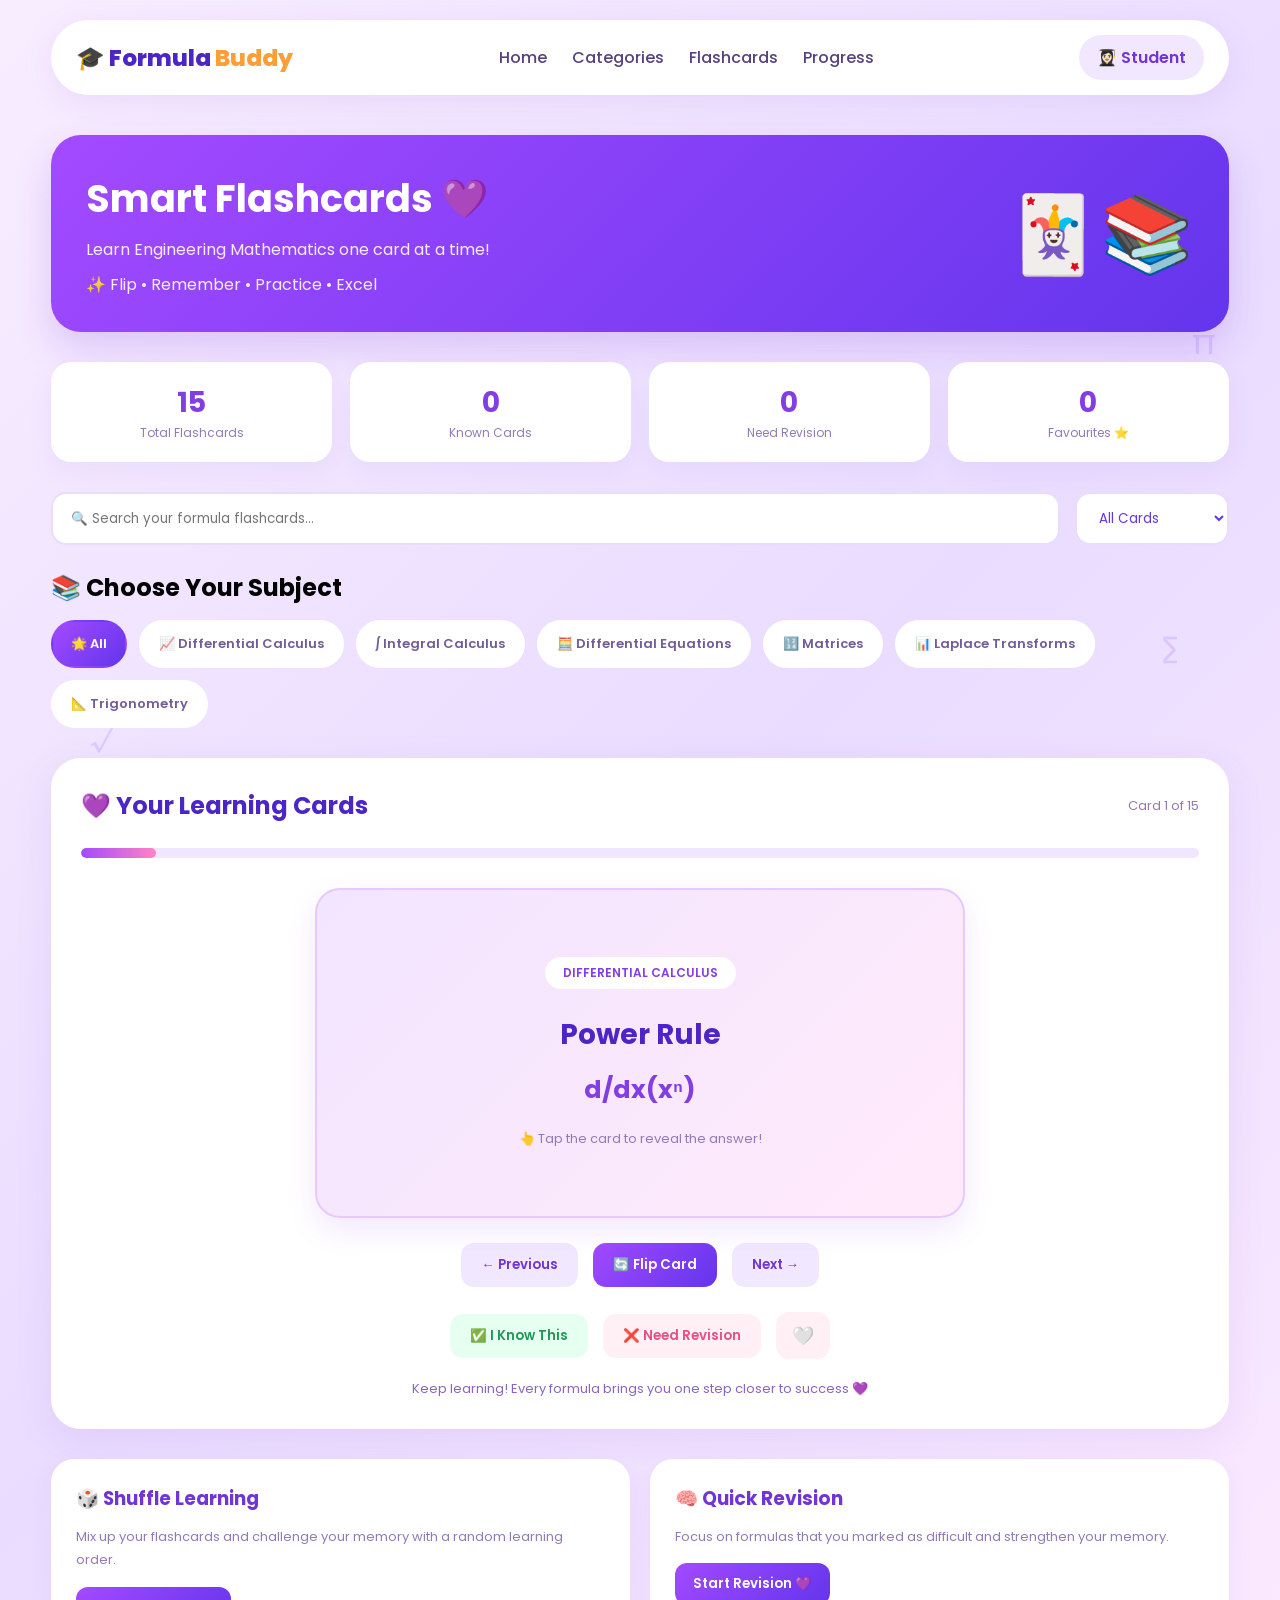
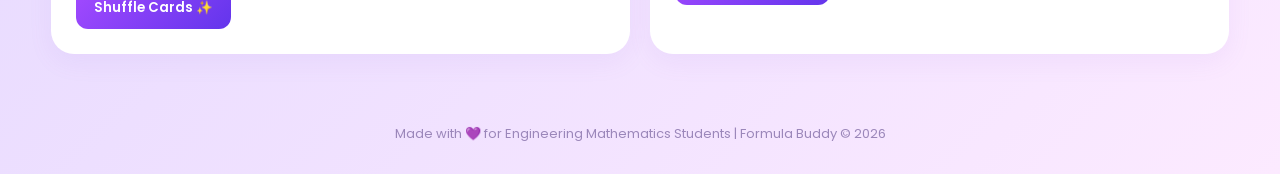
==== flashcards.html @ 542b9ed0 "Rename flashcards to flashcards.html" ====
<!DOCTYPE html>
<html lang="en">
<head>
<meta charset="UTF-8">
<meta name="viewport" content="width=device-width, initial-scale=1.0">
<title>Formula Buddy 💜 | Flashcards</title>

<link href="https://fonts.googleapis.com/css2?family=Poppins:wght@400;500;600;700;800&display=swap" rel="stylesheet">

<style>
*{
    margin:0;
    padding:0;
    box-sizing:border-box;
    font-family:'Poppins',sans-serif;
}

body{
    min-height:100vh;
    background:linear-gradient(135deg,#f8edff,#e9dcff,#fceaff);
    overflow-x:hidden;
}

/* Floating symbols */

.math{
    position:fixed;
    font-size:35px;
    color:#a87bff;
    opacity:.25;
    animation:float 5s infinite ease-in-out;
    pointer-events:none;
    z-index:-1;
}

.math1{top:15%;left:4%}
.math2{top:35%;right:5%}
.math3{bottom:15%;left:7%}
.math4{bottom:25%;right:8%}

@keyframes float{
    50%{transform:translateY(-20px) rotate(10deg)}
}

/* Navbar */

.navbar{
    width:92%;
    max-width:1300px;
    margin:20px auto;
    background:white;
    padding:15px 25px;
    border-radius:50px;
    display:flex;
    justify-content:space-between;
    align-items:center;
    box-shadow:0 8px 30px #9c70d520;
}

.logo{
    font-size:23px;
    font-weight:800;
    color:#4c25c7;
}

.logo span{color:#ff9e35}

.nav-links{
    display:flex;
    gap:25px;
}

.nav-links a{
    text-decoration:none;
    color:#57417e;
    font-weight:500;
}

.nav-links a:hover{color:#9b40ff}

.profile{
    background:#f1e8ff;
    padding:10px 18px;
    border-radius:25px;
    color:#7135d5;
    font-weight:600;
}

/* Main container */

.container{
    width:92%;
    max-width:1200px;
    margin:40px auto;
}

/* Hero */

.hero{
    background:linear-gradient(135deg,#a34aff,#6335ec);
    color:white;
    padding:35px;
    border-radius:30px;
    display:flex;
    justify-content:space-between;
    align-items:center;
    box-shadow:0 15px 35px #8545db35;
}

.hero h1{
    font-size:38px;
}

.hero p{
    margin-top:10px;
    opacity:.9;
}

.hero-icon{
    font-size:75px;
    animation:bounce 3s infinite;
}

@keyframes bounce{
    50%{transform:translateY(-12px)}
}

/* Stats */

.stats{
    display:grid;
    grid-template-columns:repeat(4,1fr);
    gap:18px;
    margin:30px 0;
}

.stat-card{
    background:white;
    padding:20px;
    text-align:center;
    border-radius:20px;
    box-shadow:0 8px 25px #9c70d515;
    transition:.3s;
}

.stat-card:hover{
    transform:translateY(-5px);
}

.stat-card h2{
    color:#833de5;
    font-size:28px;
}

.stat-card p{
    color:#927bb5;
    font-size:12px;
}

/* Search and filter */

.search-area{
    display:flex;
    gap:15px;
    margin:25px 0;
}

.search-area input,
.search-area select{
    padding:14px 18px;
    border:2px solid #eadcff;
    border-radius:15px;
    background:white;
    outline:none;
    color:#6335ec;
}

.search-area input{
    flex:1;
}

.search-area input:focus{
    border-color:#a34aff;
}

/* Category */

.category-section{
    margin:25px 0;
}

.category-section h2{
    margin-bottom:15px;
}

.categories{
    display:flex;
    flex-wrap:wrap;
    gap:12px;
}

.category{
    background:white;
    color:#745c99;
    padding:12px 18px;
    border-radius:25px;
    cursor:pointer;
    font-size:13px;
    font-weight:600;
    border:2px solid transparent;
    transition:.3s;
}

.category:hover,
.category.active{
    background:linear-gradient(135deg,#a34aff,#6335ec);
    color:white;
}

/* Flashcard area */

.flashcard-section{
    background:white;
    padding:30px;
    border-radius:30px;
    box-shadow:0 10px 35px #9c70d520;
    margin-top:30px;
}

.section-heading{
    display:flex;
    justify-content:space-between;
    align-items:center;
    flex-wrap:wrap;
    gap:10px;
    margin-bottom:25px;
}

.section-heading h2{
    color:#4c25c7;
}

.progress-text{
    font-size:13px;
    color:#927bb5;
}

.progress-bar{
    height:10px;
    background:#f0e6ff;
    border-radius:20px;
    overflow:hidden;
    margin-bottom:30px;
}

.progress-fill{
    height:100%;
    width:0%;
    background:linear-gradient(90deg,#a34aff,#ff83c3);
    border-radius:20px;
    transition:.5s;
}

/* Flashcard */

.card-container{
    perspective:1200px;
    max-width:650px;
    margin:auto;
}

.flashcard{
    height:330px;
    position:relative;
    transform-style:preserve-3d;
    transition:transform .7s;
    cursor:pointer;
}

.flashcard.flipped{
    transform:rotateY(180deg);
}

.card-face{
    position:absolute;
    width:100%;
    height:100%;
    backface-visibility:hidden;
    border-radius:25px;
    display:flex;
    flex-direction:column;
    justify-content:center;
    align-items:center;
    padding:30px;
    text-align:center;
    box-shadow:0 12px 30px #a34aff20;
}

.card-front{
    background:linear-gradient(135deg,#f2e5ff,#ffeafa);
    border:2px solid #e5caff;
}

.card-back{
    background:linear-gradient(135deg,#a34aff,#6335ec);
    color:white;
    transform:rotateY(180deg);
}

.card-label{
    background:white;
    color:#833de5;
    padding:7px 18px;
    border-radius:25px;
    font-size:12px;
    font-weight:600;
    margin-bottom:25px;
}

.card-front h2{
    font-size:28px;
    color:#4c25c7;
    margin-bottom:15px;
}

.card-front .formula-display{
    font-size:25px;
    font-weight:700;
    color:#833de5;
}

.card-front p{
    margin-top:20px;
    font-size:13px;
    color:#927bb5;
}

.card-back h2{
    font-size:25px;
    margin-bottom:20px;
}

.answer{
    font-size:23px;
    font-weight:700;
    line-height:1.7;
}

.card-back p{
    margin-top:20px;
    font-size:13px;
    opacity:.9;
}

/* Controls */

.card-controls{
    display:flex;
    justify-content:center;
    align-items:center;
    gap:15px;
    margin-top:25px;
    flex-wrap:wrap;
}

.control-btn{
    padding:12px 20px;
    border:none;
    border-radius:13px;
    cursor:pointer;
    font-weight:600;
    transition:.3s;
}

.control-btn:hover{
    transform:translateY(-3px);
}

.previous{
    background:#f1e8ff;
    color:#7135d5;
}

.flip{
    background:linear-gradient(135deg,#a34aff,#6335ec);
    color:white;
}

.next{
    background:#f1e8ff;
    color:#7135d5;
}

.know{
    background:#e5fff0;
    color:#22975a;
}

.dont-know{
    background:#fff0f5;
    color:#e94e86;
}

.favorite{
    background:#fff0f5;
    color:#ff4d91;
    font-size:18px;
    padding:10px 16px;
}

/* Learning message */

.learning-message{
    text-align:center;
    margin-top:20px;
    color:#8a64bd;
    font-size:13px;
}

/* Additional features */

.extra-section{
    display:grid;
    grid-template-columns:1fr 1fr;
    gap:20px;
    margin-top:30px;
}

.extra-card{
    background:white;
    padding:25px;
    border-radius:23px;
    box-shadow:0 8px 25px #9c70d515;
}

.extra-card h3{
    color:#7135d5;
    margin-bottom:12px;
}

.extra-card p{
    font-size:13px;
    color:#927bb5;
    line-height:1.8;
}

.extra-card button{
    margin-top:15px;
    padding:11px 18px;
    border:none;
    border-radius:12px;
    background:linear-gradient(135deg,#a34aff,#6335ec);
    color:white;
    cursor:pointer;
    font-weight:600;
}

/* Footer */

.footer{
    text-align:center;
    padding:30px;
    color:#9b87ba;
    font-size:13px;
}

/* Responsive */

@media(max-width:800px){

    .stats{
        grid-template-columns:repeat(2,1fr);
    }

    .nav-links{
        display:none;
    }

    .extra-section{
        grid-template-columns:1fr;
    }

    .hero h1{
        font-size:27px;
    }

    .hero-icon{
        font-size:45px;
    }

}

@media(max-width:500px){

    .container{
        width:95%;
    }

    .navbar{
        width:95%;
    }

    .hero{
        padding:25px;
    }

    .flashcard-section{
        padding:18px;
    }

    .flashcard{
        height:300px;
    }

    .card-front h2{
        font-size:21px;
    }

    .card-front .formula-display{
        font-size:19px;
    }

    .answer{
        font-size:18px;
    }

    .stats{
        gap:10px;
    }

    .stat-card{
        padding:15px;
    }

    .search-area{
        flex-direction:column;
    }

}

</style>
</head>

<body>

<div class="math math1">x²</div>
<div class="math math2">π</div>
<div class="math math3">√</div>
<div class="math math4">∑</div>

<!-- Navbar -->

<nav class="navbar">

    <div class="logo">🎓 Formula <span>Buddy</span></div>

    <div class="nav-links">
        <a href="#">Home</a>
        <a href="#categories">Categories</a>
        <a href="#flashcards">Flashcards</a>
        <a href="#progress">Progress</a>
    </div>

    <div class="profile">👩🏻‍🎓 Student</div>

</nav>


<div class="container">

    <!-- Hero -->

    <section class="hero">

        <div>
            <h1>Smart Flashcards 💜</h1>

            <p>
                Learn Engineering Mathematics one card at a time!
            </p>

            <p>✨ Flip • Remember • Practice • Excel</p>
        </div>

        <div class="hero-icon">🃏📚</div>

    </section>


    <!-- Statistics -->

    <section class="stats" id="progress">

        <div class="stat-card">
            <h2 id="totalCards">15</h2>
            <p>Total Flashcards</p>
        </div>

        <div class="stat-card">
            <h2 id="knownCards">0</h2>
            <p>Known Cards</p>
        </div>

        <div class="stat-card">
            <h2 id="unknownCards">0</h2>
            <p>Need Revision</p>
        </div>

        <div class="stat-card">
            <h2 id="favoriteCards">0</h2>
            <p>Favourites ⭐</p>
        </div>

    </section>


    <!-- Search -->

    <div class="search-area">

        <input
            type="text"
            id="search"
            placeholder="🔍 Search your formula flashcards..."
            oninput="displayCard()"
        >

        <select id="sortSelect" onchange="displayCard()">
            <option value="all">All Cards</option>
            <option value="favorites">Favourites</option>
            <option value="unknown">Need Revision</option>
        </select>

    </div>


    <!-- Categories -->

    <section class="category-section" id="categories">

        <h2>📚 Choose Your Subject</h2>

        <div class="categories">

            <button class="category active"
            onclick="selectCategory('All',this)">
                🌟 All
            </button>

            <button class="category"
            onclick="selectCategory('Differential Calculus',this)">
                📈 Differential Calculus
            </button>

            <button class="category"
            onclick="selectCategory('Integral Calculus',this)">
                ∫ Integral Calculus
            </button>

            <button class="category"
            onclick="selectCategory('Differential Equations',this)">
                🧮 Differential Equations
            </button>

            <button class="category"
            onclick="selectCategory('Matrices',this)">
                🔢 Matrices
            </button>

            <button class="category"
            onclick="selectCategory('Laplace Transforms',this)">
                📊 Laplace Transforms
            </button>

            <button class="category"
            onclick="selectCategory('Trigonometry',this)">
                📐 Trigonometry
            </button>

        </div>

    </section>


    <!-- Flashcards -->

    <section class="flashcard-section" id="flashcards">

        <div class="section-heading">

            <h2>💜 Your Learning Cards</h2>

            <span class="progress-text" id="cardNumber">
                Card 1 of 15
            </span>

        </div>


        <div class="progress-bar">
            <div class="progress-fill" id="progressFill"></div>
        </div>


        <!-- Flip Card -->

        <div class="card-container">

            <div class="flashcard" id="flashcard"
            onclick="flipCard()">

                <!-- Front -->

                <div class="card-face card-front">

                    <span class="card-label" id="frontCategory">
                        DIFFERENTIAL CALCULUS
                    </span>

                    <h2 id="frontTitle">
                        Power Rule
                    </h2>

                    <div class="formula-display" id="frontFormula">
                        d/dx(xⁿ)
                    </div>

                    <p>
                        👆 Tap the card to reveal the answer!
                    </p>

                </div>


                <!-- Back -->

                <div class="card-face card-back">

                    <h2>✨ Answer</h2>

                    <div class="answer" id="backAnswer">
                        nxⁿ⁻¹
                    </div>

                    <p id="backDescription">
                        Multiply the coefficient by the power
                        and reduce the power by one.
                    </p>

                </div>

            </div>

        </div>


        <!-- Controls -->

        <div class="card-controls">

            <button class="control-btn previous"
            onclick="previousCard()">
                ← Previous
            </button>

            <button class="control-btn flip"
            onclick="flipCard()">
                🔄 Flip Card
            </button>

            <button class="control-btn next"
            onclick="nextCard()">
                Next →
            </button>

        </div>


        <div class="card-controls">

            <button class="control-btn know"
            onclick="markCard('known')">
                ✅ I Know This
            </button>

            <button class="control-btn dont-know"
            onclick="markCard('unknown')">
                ❌ Need Revision
            </button>

            <button class="control-btn favorite"
            id="favoriteButton"
            onclick="toggleFavorite()">
                🤍
            </button>

        </div>


        <div class="learning-message" id="learningMessage">
            Keep learning! Every formula brings you one step closer to success 💜
        </div>

    </section>


    <!-- Extra features -->

    <section class="extra-section">

        <div class="extra-card">

            <h3>🎲 Shuffle Learning</h3>

            <p>
                Mix up your flashcards and challenge your memory
                with a random learning order.
            </p>

            <button onclick="shuffleCards()">
                Shuffle Cards ✨
            </button>

        </div>


        <div class="extra-card">

            <h3>🧠 Quick Revision</h3>

            <p>
                Focus on formulas that you marked as
                difficult and strengthen your memory.
            </p>

            <button onclick="revisionMode()">
                Start Revision 💜
            </button>

        </div>

    </section>

</div>


<div class="footer">
    Made with 💜 for Engineering Mathematics Students |
    Formula Buddy © 2026
</div>


<script>

/* FLASHCARD DATABASE */

const cards = [

{
id:1,
subject:"Differential Calculus",
title:"Power Rule",
front:"d/dx(xⁿ)",
answer:"nxⁿ⁻¹",
description:"Multiply the coefficient by the power and reduce the power by one."
},

{
id:2,
subject:"Differential Calculus",
title:"Product Rule",
front:"d/dx(uv)",
answer:"u'v + uv'",
description:"Differentiate the first function and multiply by the second, then add the first multiplied by the derivative of the second."
},

{
id:3,
subject:"Differential Calculus",
title:"Quotient Rule",
front:"d/dx(u/v)",
answer:"(vu' - uv') / v²",
description:"Differentiate numerator times denominator minus numerator times derivative of denominator, divided by denominator squared."
},

{
id:4,
subject:"Differential Calculus",
title:"Chain Rule",
front:"dy/dx",
answer:"(dy/du) × (du/dx)",
description:"Used to differentiate composite functions."
},

{
id:5,
subject:"Differential Calculus",
title:"Derivative of sin x",
front:"d/dx(sin x)",
answer:"cos x",
description:"The derivative of sine is cosine."
},

{
id:6,
subject:"Integral Calculus",
title:"Power Integration",
front:"∫xⁿ dx",
answer:"xⁿ⁺¹/(n+1) + C",
description:"Increase the power by one and divide by the new power. Valid for n ≠ -1."
},

{
id:7,
subject:"Integral Calculus",
title:"Integration of sin x",
front:"∫sin x dx",
answer:"-cos x + C",
description:"The integral of sine is negative cosine."
},

{
id:8,
subject:"Integral Calculus",
title:"Integration by Parts",
front:"∫u dv",
answer:"uv - ∫v du",
description:"A useful technique for integrating products of functions."
},

{
id:9,
subject:"Differential Equations",
title:"First Order Linear DE",
front:"dy/dx + Py = Q",
answer:"y(IF) = ∫Q(IF)dx + C",
description:"Multiply the equation by its integrating factor to solve it."
},

{
id:10,
subject:"Differential Equations",
title:"Integrating Factor",
front:"IF = ?",
answer:"e^(∫P dx)",
description:"For dy/dx + Py = Q, the integrating factor is e raised to the integral of P."
},

{
id:11,
subject:"Matrices",
title:"2 × 2 Determinant",
front:"|a  b| / |c  d|",
answer:"ad - bc",
description:"Multiply the main diagonal elements and subtract the product of the other diagonal."
},

{
id:12,
subject:"Matrices",
title:"Eigenvalue Equation",
front:"Characteristic Equation",
answer:"|A - λI| = 0",
description:"Solve this equation to obtain the eigenvalues of a square matrix."
},

{
id:13,
subject:"Laplace Transforms",
title:"Laplace of 1",
front:"L{1}",
answer:"1/s",
description:"The Laplace transform of a constant one is one divided by s."
},

{
id:14,
subject:"Laplace Transforms",
title:"Laplace of sin at",
front:"L{sin at}",
answer:"a/(s²+a²)",
description:"Laplace transform of the sine function."
},

{
id:15,
subject:"Laplace Transforms",
title:"Laplace of cos at",
front:"L{cos at}",
answer:"s/(s²+a²)",
description:"Laplace transform of the cosine function."
}

];


/* VARIABLES */

let currentCards = [...cards];

let currentIndex = 0;

let selectedCategory = "All";

let known = JSON.parse(localStorage.getItem("knownCards")) || [];

let unknown = JSON.parse(localStorage.getItem("unknownCards")) || [];

let favorites = JSON.parse(localStorage.getItem("favoriteCards")) || [];


/* DISPLAY CARD */

function displayCard(){

    const search =
    document.getElementById("search").value.toLowerCase();

    const sort =
    document.getElementById("sortSelect").value;

    currentCards = cards.filter(card => {

        const categoryMatch =
        selectedCategory === "All" ||
        card.subject === selectedCategory;

        const searchMatch =
        card.title.toLowerCase().includes(search) ||
        card.front.toLowerCase().includes(search) ||
        card.answer.toLowerCase().includes(search);

        let sortMatch = true;

        if(sort === "favorites"){
            sortMatch = favorites.includes(card.id);
        }

        if(sort === "unknown"){
            sortMatch = unknown.includes(card.id);
        }

        return categoryMatch && searchMatch && sortMatch;

    });

    if(currentCards.length === 0){

        document.getElementById("frontTitle").textContent =
            "No Cards Found 😢";

        document.getElementById("frontFormula").textContent =
            "Try another search";

        document.getElementById("frontCategory").textContent =
            "FORMULA BUDDY";

        document.getElementById("backAnswer").textContent =
            "No answer available";

        document.getElementById("backDescription").textContent =
            "Select another category or search term.";

        document.getElementById("cardNumber").textContent =
            "0 Cards";

        document.getElementById("progressFill").style.width =
            "0%";

        document.getElementById("favoriteButton").textContent =
            "🤍";

        document.getElementById("flashcard").classList.remove("flipped");

        updateStats();

        return;

    }

    if(currentIndex >= currentCards.length){
        currentIndex = 0;
    }

    const card = currentCards[currentIndex];

    document.getElementById("frontCategory").textContent =
        card.subject.toUpperCase();

    document.getElementById("frontTitle").textContent =
        card.title;

    document.getElementById("frontFormula").textContent =
        card.front;

    document.getElementById("backAnswer").textContent =
        card.answer;

    document.getElementById("backDescription").textContent =
        card.description;

    document.getElementById("cardNumber").textContent =
        `Card ${currentIndex+1} of ${currentCards.length}`;

    document.getElementById("progressFill").style.width =
        ((currentIndex+1)/currentCards.length*100)+"%";

    document.getElementById("favoriteButton").textContent =
        favorites.includes(card.id) ? "❤️" : "🤍";

    document.getElementById("flashcard").classList.remove("flipped");

    updateStats();

}


/* FLIP */

function flipCard(){

    if(currentCards.length === 0) return;

    document.getElementById("flashcard").classList.toggle("flipped");

}


/* NEXT */

function nextCard(){

    if(currentCards.length === 0) return;

    currentIndex =
        (currentIndex+1)%currentCards.length;

    displayCard();

}


/* PREVIOUS */

function previousCard(){

    if(currentCards.length === 0) return;

    currentIndex =
        (currentIndex-1+currentCards.length)%currentCards.length;

    displayCard();

}


/* CATEGORY */

function selectCategory(category,button){

    selectedCategory = category;

    currentIndex = 0;

    document.querySelectorAll(".category").forEach(item=>{
        item.classList.remove("active");
    });

    button.classList.add("active");

    displayCard();

}


/* KNOW / UNKNOWN */

function markCard(type){

    if(currentCards.length === 0) return;

    const id = currentCards[currentIndex].id;

    known = known.filter(item=>item!==id);

    unknown = unknown.filter(item=>item!==id);

    if(type === "known"){

        known.push(id);

        document.getElementById("learningMessage").textContent =
            "🎉 Amazing! You know this formula! Keep going 💜";

    }else{

        unknown.push(id);

        document.getElementById("learningMessage").textContent =
            "💜 Don't worry! Practice makes perfect. Revise this card again!";

    }

    localStorage.setItem("knownCards",JSON.stringify(known));

    localStorage.setItem("unknownCards",JSON.stringify(unknown));

    updateStats();

    nextCard();

}


/* FAVORITES */

function toggleFavorite(){

    if(currentCards.length === 0) return;

    const id = currentCards[currentIndex].id;

    if(favorites.includes(id)){

        favorites = favorites.filter(item=>item!==id);

    }else{

        favorites.push(id);

    }

    localStorage.setItem(
        "favoriteCards",
        JSON.stringify(favorites)
    );

    displayCard();

}


/* SHUFFLE */

function shuffleCards(){

    currentCards.sort(()=>Math.random()-0.5);

    currentIndex = 0;

    document.getElementById("learningMessage").textContent =
        "🎲 Your flashcards have been shuffled!";

    displayCard();

}


/* REVISION */

function revisionMode(){

    selectedCategory = "All";

    document.getElementById("sortSelect").value = "unknown";

    currentIndex = 0;

    document.getElementById("learningMessage").textContent =
        "🧠 Revision mode activated! Focus on difficult formulas.";

    displayCard();

}


/* STATISTICS */

function updateStats(){

    document.getElementById("totalCards").textContent =
        cards.length;

    document.getElementById("knownCards").textContent =
        known.length;

    document.getElementById("unknownCards").textContent =
        unknown.length;

    document.getElementById("favoriteCards").textContent =
        favorites.length;

}


/* KEYBOARD SUPPORT */

document.addEventListener("keydown",function(e){

    if(e.key === "ArrowRight") nextCard();

    if(e.key === "ArrowLeft") previousCard();

    if(e.key === " ") {
        e.preventDefault();
        flipCard();
    }

});


/* INITIALIZE */

displayCard();

updateStats();

</script>

</body>
</html>
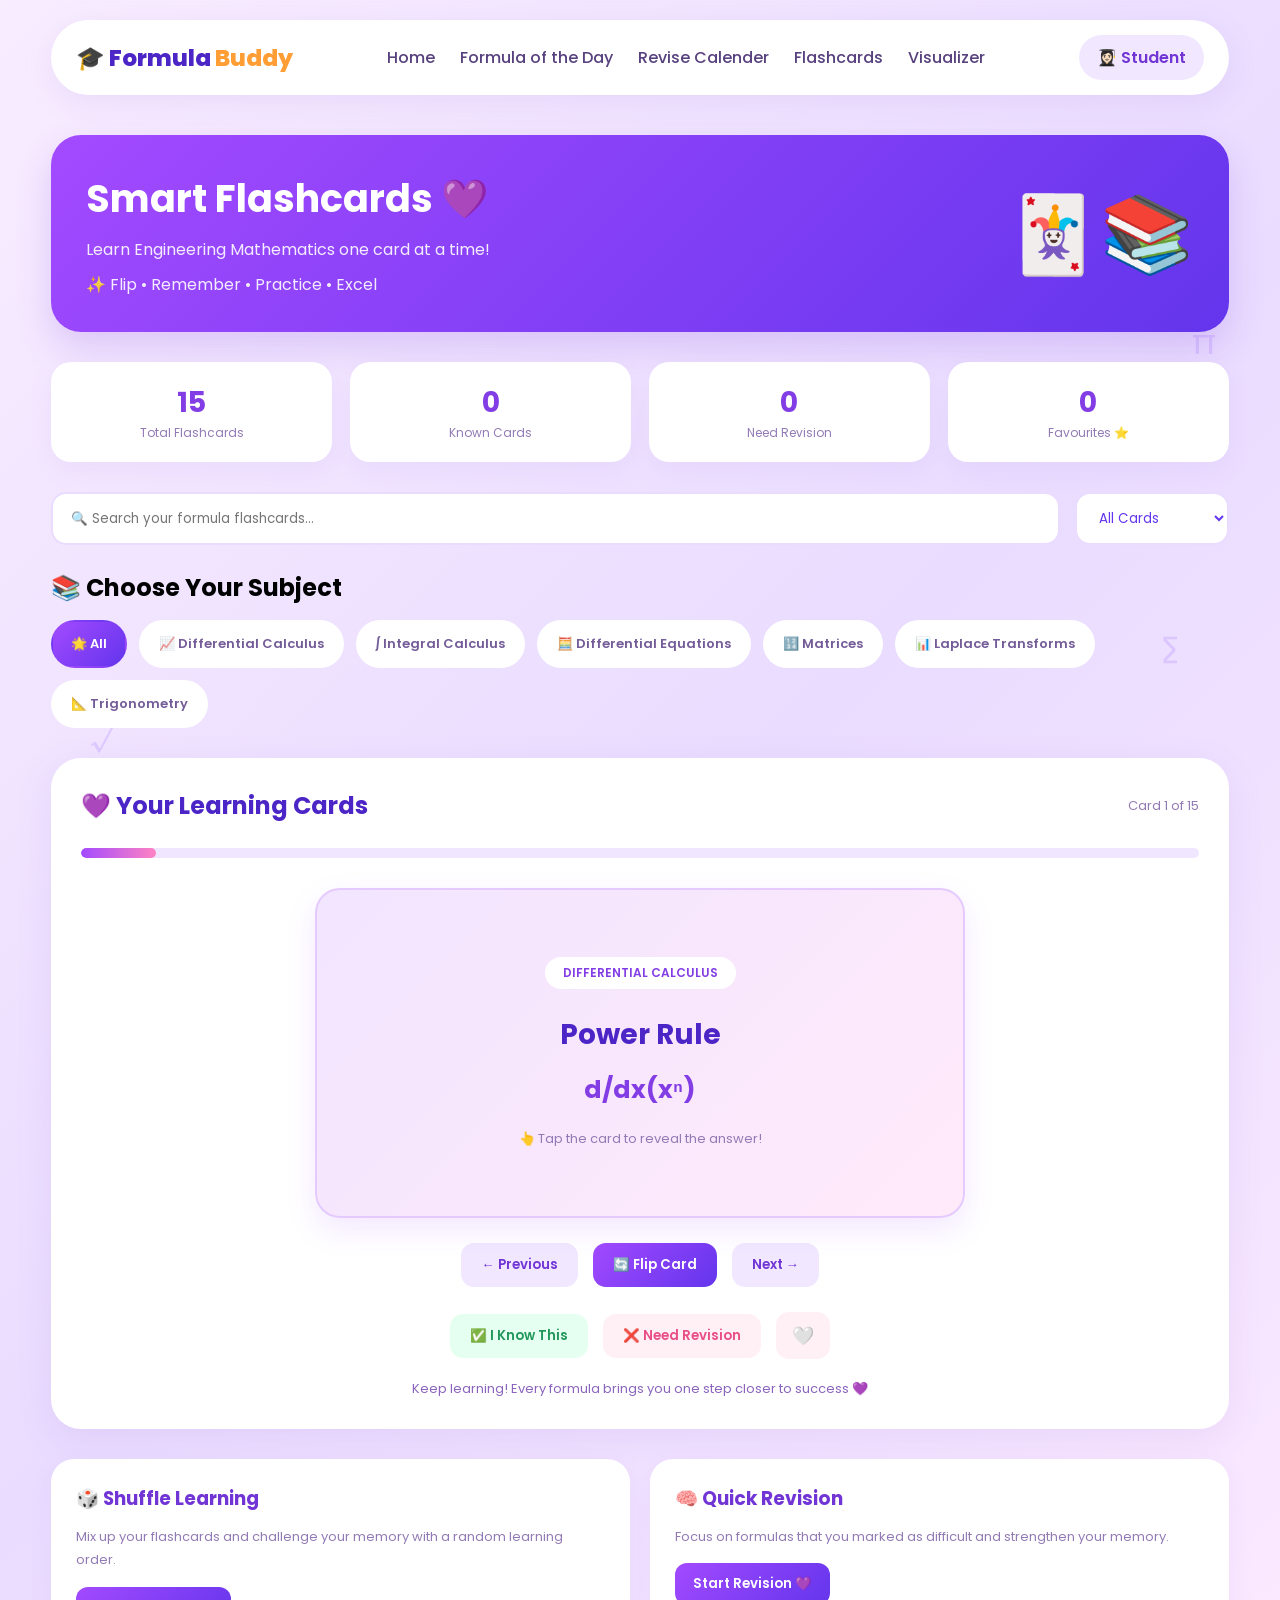
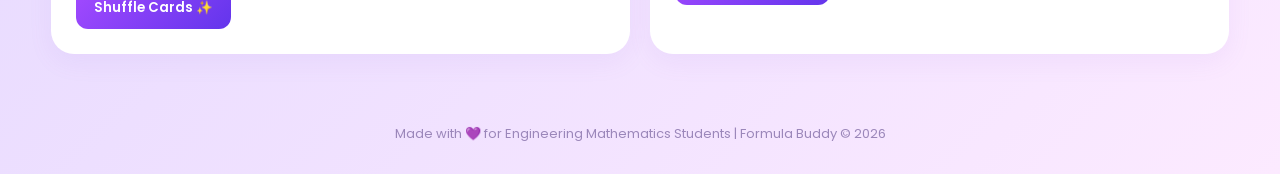
==== commit 7bdad1b6: "Changed navbar" ====
--- a/flashcards.html
+++ b/flashcards.html
@@ -555,10 +555,11 @@
     <div class="logo">🎓 Formula <span>Buddy</span></div>
 
     <div class="nav-links">
-        <a href="#">Home</a>
-        <a href="#categories">Categories</a>
-        <a href="#flashcards">Flashcards</a>
-        <a href="#progress">Progress</a>
+       <a href="index.html">Home</a>
+      <a href="Formula_of_the_day.html">Formula of the Day</a>
+       <a href="Revise_calender.html">Revise Calender</a>
+      <a href="flashcards.html" class="active">Flashcards</a>
+      <a href="visualizer.html">Visualizer</a>
     </div>
 
     <div class="profile">👩🏻‍🎓 Student</div>
